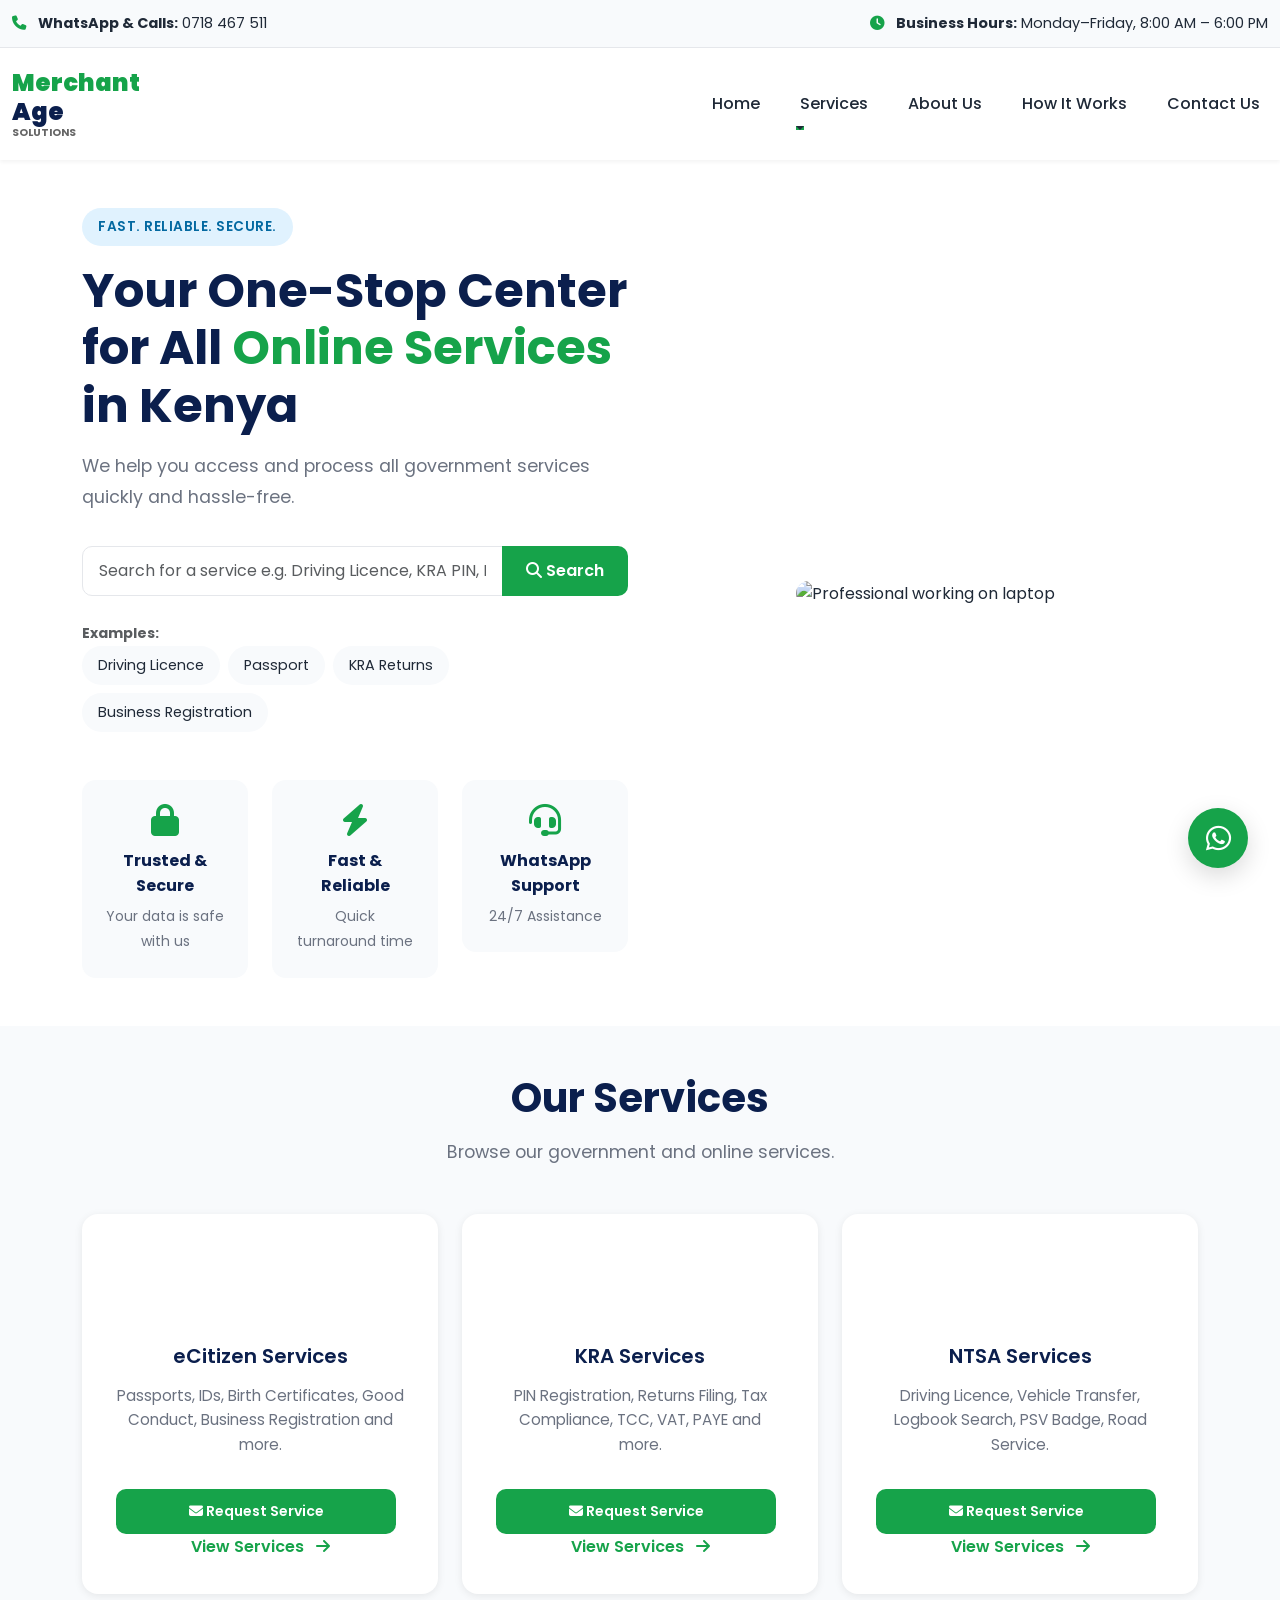
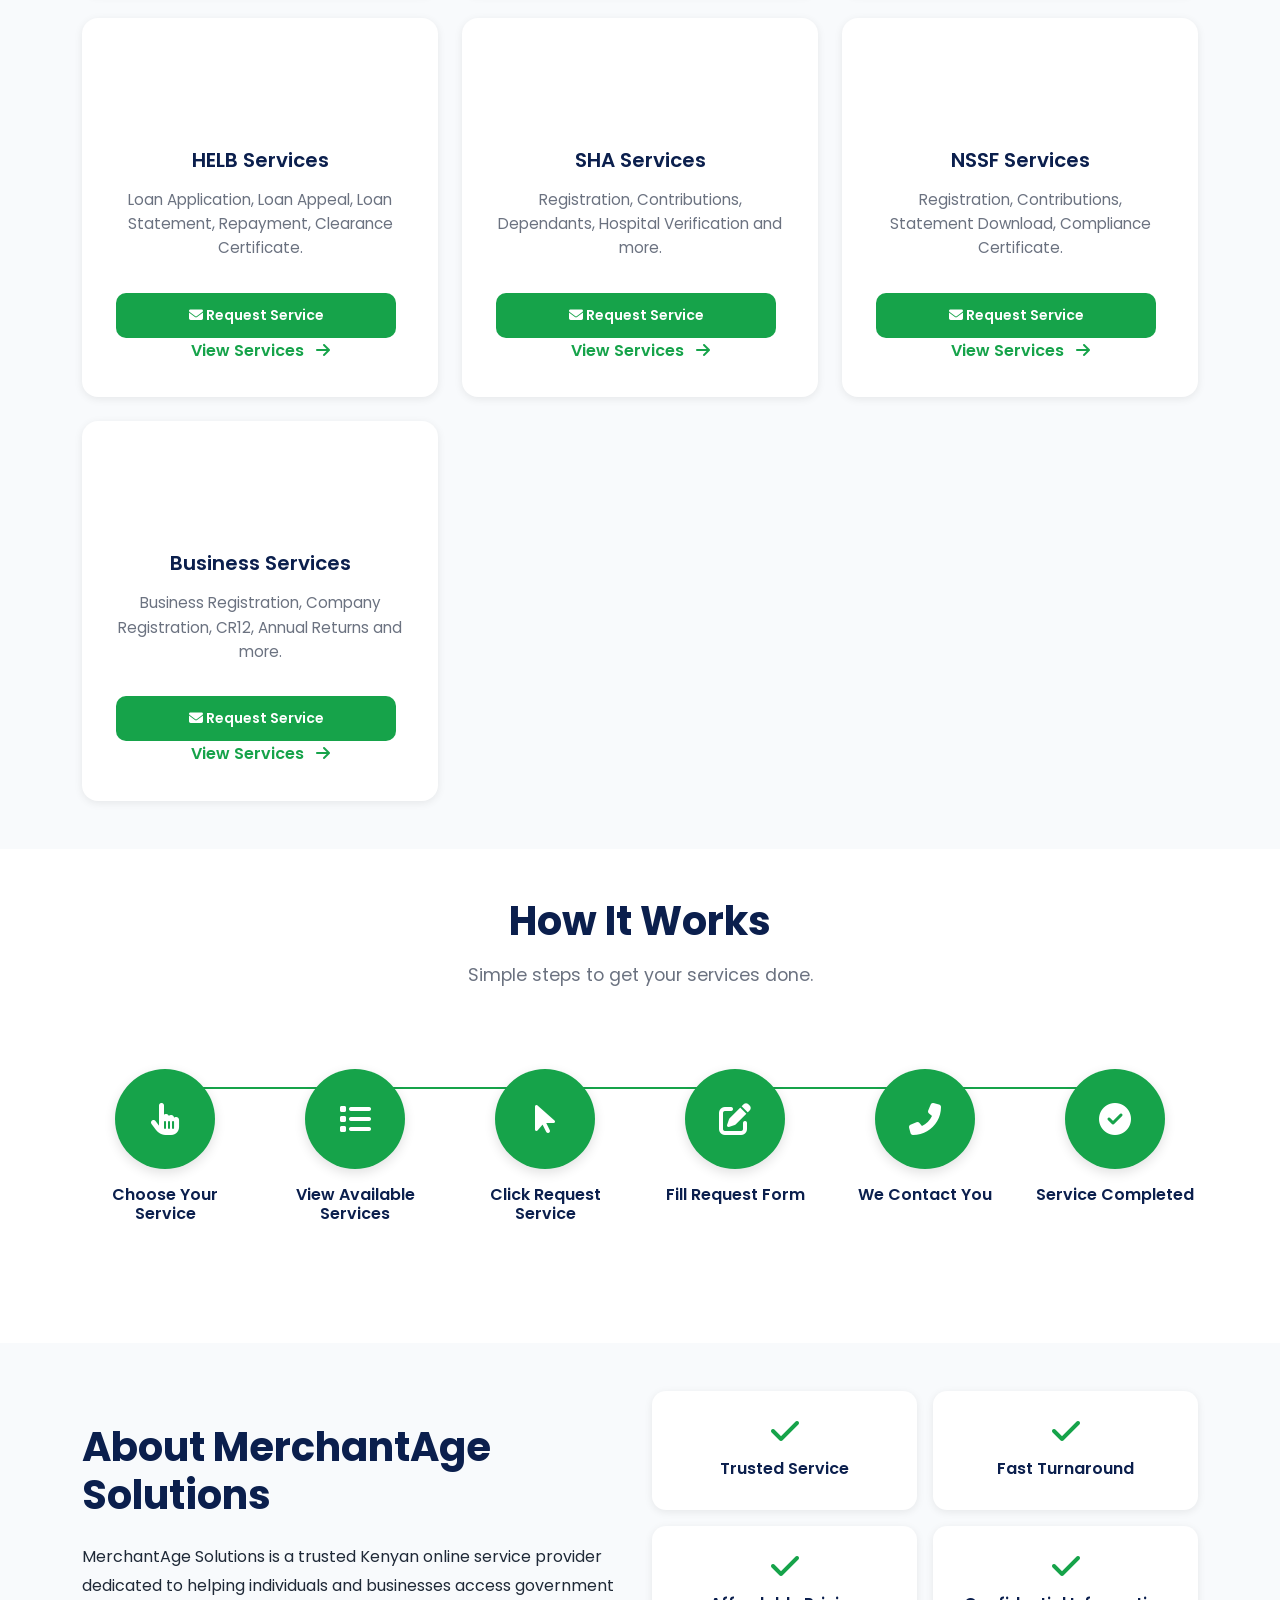
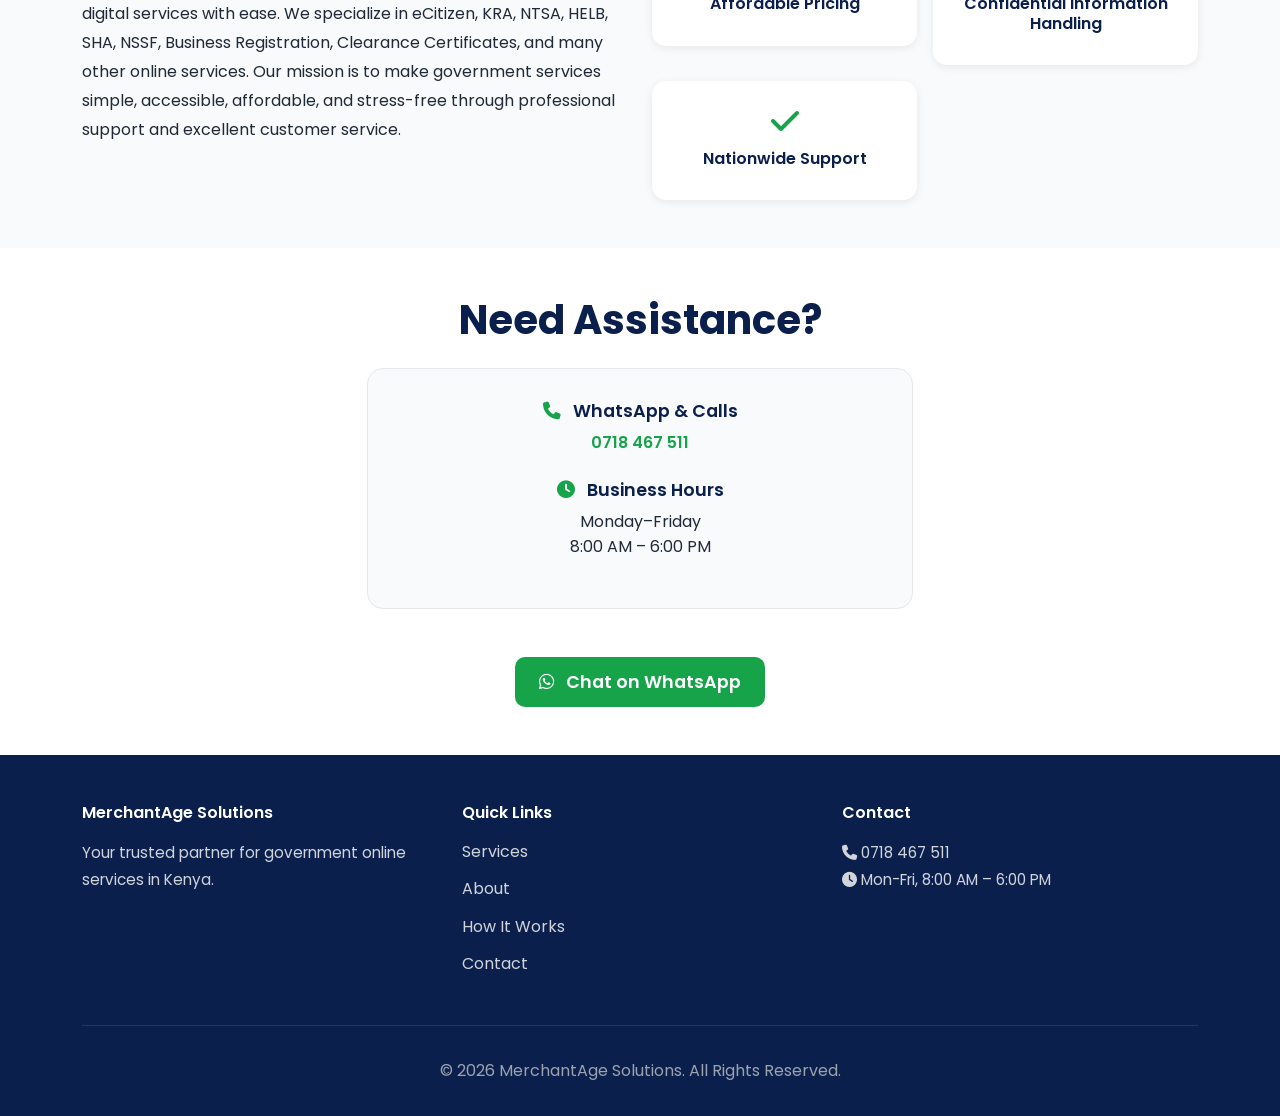
==== index.html @ 4d9fefdf "Add files via upload" ====
<!DOCTYPE html>
<html lang="en">
<head>
    <meta charset="UTF-8">
    <meta name="viewport" content="width=device-width, initial-scale=1.0">
    <title>MerchantAge Solutions - Online Government Services in Kenya</title>
    
    <!-- Bootstrap 5 CSS -->
    <link href="https://cdn.jsdelivr.net/npm/bootstrap@5.3.0/dist/css/bootstrap.min.css" rel="stylesheet">
    
    <!-- Font Awesome Icons -->
    <link rel="stylesheet" href="https://cdnjs.cloudflare.com/ajax/libs/font-awesome/6.4.0/css/all.min.css">
    
    <!-- Google Fonts - Poppins -->
    <link href="https://fonts.googleapis.com/css2?family=Poppins:wght@300;400;500;600;700&display=swap" rel="stylesheet">
    
    <!-- Custom CSS -->
    <link rel="stylesheet" href="assets/css/style.css">
</head>
<body>
    <!-- Header -->
    <header class="header sticky-top">
        <div class="header-top d-none d-md-block">
            <div class="container-fluid">
                <div class="row align-items-center small-text">
                    <div class="col-md-6">
                        <i class="fas fa-phone"></i> <strong>WhatsApp & Calls:</strong> 0718 467 511
                    </div>
                    <div class="col-md-6 text-end">
                        <i class="fas fa-clock"></i> <strong>Business Hours:</strong> Monday–Friday, 8:00 AM – 6:00 PM
                    </div>
                </div>
            </div>
        </div>

        <nav class="navbar navbar-expand-lg navbar-light">
            <div class="container-fluid">
                <a class="navbar-brand" href="index.html">
                    <strong style="color: #16A34A;">Merchant</strong><strong style="color: #0B1F4D;">Age</strong>
                    <small style="display: block; font-size: 0.65rem; color: #666;">SOLUTIONS</small>
                </a>
                <button class="navbar-toggler" type="button" data-bs-toggle="collapse" data-bs-target="#navbarNav">
                    <span class="navbar-toggler-icon"></span>
                </button>
                <div class="collapse navbar-collapse" id="navbarNav">
                    <ul class="navbar-nav ms-auto">
                        <li class="nav-item"><a class="nav-link" href="#home">Home</a></li>
                        <li class="nav-item dropdown">
                            <a class="nav-link dropdown-toggle" href="#services" id="servicesDropdown" role="button" data-bs-toggle="dropdown">
                                Services
                            </a>
                            <ul class="dropdown-menu" aria-labelledby="servicesDropdown">
                                <li><a class="dropdown-item" href="pages/ecitizen.html">eCitizen Services</a></li>
                                <li><a class="dropdown-item" href="pages/kra.html">KRA Services</a></li>
                                <li><a class="dropdown-item" href="pages/ntsa.html">NTSA Services</a></li>
                                <li><a class="dropdown-item" href="pages/helb.html">HELB Services</a></li>
                                <li><a class="dropdown-item" href="pages/sha.html">SHA Services</a></li>
                                <li><a class="dropdown-item" href="pages/nssf.html">NSSF Services</a></li>
                                <li><hr class="dropdown-divider"></li>
                                <li><a class="dropdown-item" href="pages/business.html">Business Services</a></li>
                            </ul>
                        </li>
                        <li class="nav-item"><a class="nav-link" href="#about">About Us</a></li>
                        <li class="nav-item"><a class="nav-link" href="#how-it-works">How It Works</a></li>
                        <li class="nav-item"><a class="nav-link" href="#contact">Contact Us</a></li>
                    </ul>
                </div>
            </div>
        </nav>
    </header>

    <!-- Hero Section -->
    <section id="home" class="hero-section py-5">
        <div class="container">
            <div class="row align-items-center">
                <div class="col-lg-6">
                    <span class="badge-text">FAST. RELIABLE. SECURE.</span>
                    <h1 class="hero-title">Your One-Stop Center for All <span class="text-success">Online Services</span> in Kenya</h1>
                    <p class="hero-subtitle">We help you access and process all government services quickly and hassle-free.</p>
                    
                    <!-- Search Bar -->
                    <div class="search-container mb-4">
                        <div class="input-group">
                            <input type="text" class="form-control search-input" id="serviceSearch" placeholder="Search for a service e.g. Driving Licence, KRA PIN, Passport...">
                            <button class="btn btn-success search-btn" type="button">
                                <i class="fas fa-search"></i> Search
                            </button>
                        </div>
                        <div id="searchResults" class="search-results"></div>
                    </div>

                    <!-- Search Examples -->
                    <div class="search-examples">
                        <small class="text-muted"><strong>Examples:</strong></small>
                        <div class="d-flex flex-wrap gap-2">
                            <span class="example-tag">Driving Licence</span>
                            <span class="example-tag">Passport</span>
                            <span class="example-tag">KRA Returns</span>
                            <span class="example-tag">Business Registration</span>
                        </div>
                    </div>

                    <!-- Trust Badges -->
                    <div class="row trust-badges mt-5">
                        <div class="col-md-4">
                            <div class="badge-item">
                                <i class="fas fa-lock"></i>
                                <strong>Trusted & Secure</strong>
                                <small>Your data is safe with us</small>
                            </div>
                        </div>
                        <div class="col-md-4">
                            <div class="badge-item">
                                <i class="fas fa-bolt"></i>
                                <strong>Fast & Reliable</strong>
                                <small>Quick turnaround time</small>
                            </div>
                        </div>
                        <div class="col-md-4">
                            <div class="badge-item">
                                <i class="fas fa-headset"></i>
                                <strong>WhatsApp Support</strong>
                                <small>24/7 Assistance</small>
                            </div>
                        </div>
                    </div>
                </div>

                <!-- Hero Image -->
                <div class="col-lg-6 d-none d-lg-block text-center">
                    <div class="hero-image">
                        <img src="https://images.unsplash.com/photo-1494790108377-be9c29b29330?w=600&h=600&fit=crop" alt="Professional working on laptop" class="img-fluid rounded-4">
                    </div>
                </div>
            </div>
        </div>
    </section>

    <!-- Our Services Section -->
    <section id="services" class="services-section py-5">
        <div class="container">
            <div class="text-center mb-5">
                <h2 class="section-title">Our Services</h2>
                <p class="section-subtitle">Browse our government and online services.</p>
            </div>

            <div class="row g-4">
                <!-- eCitizen Services -->
                <div class="col-md-6 col-lg-4">
                    <div class="service-card">
                        <div class="service-icon">
                           
                        </div>
                        <h5 class="service-title">eCitizen Services</h5>
                        <p class="service-description">Passports, IDs, Birth Certificates, Good Conduct, Business Registration and more.</p>
                        <a href="pages/ecitizen.html" class="service-link">View Services <i class="fas fa-arrow-right"></i></a>
                    </div>
                </div>

                <!-- KRA Services -->
                <div class="col-md-6 col-lg-4">
                    <div class="service-card">
                        <div class="service-icon">
                            
                        </div>
                        <h5 class="service-title">KRA Services</h5>
                        <p class="service-description">PIN Registration, Returns Filing, Tax Compliance, TCC, VAT, PAYE and more.</p>
                        <a href="pages/kra.html" class="service-link">View Services <i class="fas fa-arrow-right"></i></a>
                    </div>
                </div>

                <!-- NTSA Services -->
                <div class="col-md-6 col-lg-4">
                    <div class="service-card">
                        <div class="service-icon">
                           
                        </div>
                        <h5 class="service-title">NTSA Services</h5>
                        <p class="service-description">Driving Licence, Vehicle Transfer, Logbook Search, PSV Badge, Road Service.</p>
                        <a href="pages/ntsa.html" class="service-link">View Services <i class="fas fa-arrow-right"></i></a>
                    </div>
                </div>

                <!-- HELB Services -->
                <div class="col-md-6 col-lg-4">
                    <div class="service-card">
                        <div class="service-icon">
                            
                        </div>
                        <h5 class="service-title">HELB Services</h5>
                        <p class="service-description">Loan Application, Loan Appeal, Loan Statement, Repayment, Clearance Certificate.</p>
                        <a href="pages/helb.html" class="service-link">View Services <i class="fas fa-arrow-right"></i></a>
                    </div>
                </div>

                <!-- SHA Services -->
                <div class="col-md-6 col-lg-4">
                    <div class="service-card">
                        <div class="service-icon">
                            
                        </div>
                        <h5 class="service-title">SHA Services</h5>
                        <p class="service-description">Registration, Contributions, Dependants, Hospital Verification and more.</p>
                        <a href="pages/sha.html" class="service-link">View Services <i class="fas fa-arrow-right"></i></a>
                    </div>
                </div>

                <!-- NSSF Services -->
                <div class="col-md-6 col-lg-4">
                    <div class="service-card">
                        <div class="service-icon">
                           
                        </div>
                        <h5 class="service-title">NSSF Services</h5>
                        <p class="service-description">Registration, Contributions, Statement Download, Compliance Certificate.</p>
                        <a href="pages/nssf.html" class="service-link">View Services <i class="fas fa-arrow-right"></i></a>
                    </div>
                </div>

                <!-- Business Services -->
                <div class="col-md-6 col-lg-4">
                    <div class="service-card">
                        <div class="service-icon">
                           
                        </div>
                        <h5 class="service-title">Business Services</h5>
                        <p class="service-description">Business Registration, Company Registration, CR12, Annual Returns and more.</p>
                        <a href="pages/business.html" class="service-link">View Services <i class="fas fa-arrow-right"></i></a>
                    </div>
                </div>
            </div>
        </div>
    </section>

    <!-- How It Works Section -->
    <section id="how-it-works" class="how-it-works py-5">
        <div class="container">
            <div class="text-center mb-5">
                <h2 class="section-title">How It Works</h2>
                <p class="section-subtitle">Simple steps to get your services done.</p>
            </div>

            <div class="steps-container">
                <div class="steps-line"></div>
                <div class="row text-center">
                    <div class="col-md-6 col-lg-2 step-item">
                        <div class="step-circle">
                            <i class="fas fa-hand-pointer"></i>
                        </div>
                        <h6 class="step-title">Choose Your Service</h6>
                    </div>
                    <div class="col-md-6 col-lg-2 step-item">
                        <div class="step-circle">
                            <i class="fas fa-list"></i>
                        </div>
                        <h6 class="step-title">View Available Services</h6>
                    </div>
                    <div class="col-md-6 col-lg-2 step-item">
                        <div class="step-circle">
                            <i class="fas fa-mouse-pointer"></i>
                        </div>
                        <h6 class="step-title">Click Request Service</h6>
                    </div>
                    <div class="col-md-6 col-lg-2 step-item">
                        <div class="step-circle">
                            <i class="fas fa-edit"></i>
                        </div>
                        <h6 class="step-title">Fill Request Form</h6>
                    </div>
                    <div class="col-md-6 col-lg-2 step-item">
                        <div class="step-circle">
                            <i class="fas fa-phone-alt"></i>
                        </div>
                        <h6 class="step-title">We Contact You</h6>
                    </div>
                    <div class="col-md-6 col-lg-2 step-item">
                        <div class="step-circle">
                            <i class="fas fa-check-circle"></i>
                        </div>
                        <h6 class="step-title">Service Completed</h6>
                    </div>
                </div>
            </div>
        </div>
    </section>

    <!-- About Us Section -->
    <section id="about" class="about-section py-5">
        <div class="container">
            <div class="row align-items-center">
                <div class="col-lg-6">
                    <h2 class="section-title mb-4">About MerchantAge Solutions</h2>
                    <p class="section-text mb-4">
                        MerchantAge Solutions is a trusted Kenyan online service provider dedicated to helping individuals and businesses access government digital services with ease. We specialize in eCitizen, KRA, NTSA, HELB, SHA, NSSF, Business Registration, Clearance Certificates, and many other online services. Our mission is to make government services simple, accessible, affordable, and stress-free through professional support and excellent customer service.
                    </p>
                </div>
                <div class="col-lg-6">
                    <div class="row g-3">
                        <div class="col-md-6">
                            <div class="feature-card">
                                <i class="fas fa-check"></i>
                                <h6>Trusted Service</h6>
                            </div>
                        </div>
                        <div class="col-md-6">
                            <div class="feature-card">
                                <i class="fas fa-check"></i>
                                <h6>Fast Turnaround</h6>
                            </div>
                        </div>
                        <div class="col-md-6">
                            <div class="feature-card">
                                <i class="fas fa-check"></i>
                                <h6>Affordable Pricing</h6>
                            </div>
                        </div>
                        <div class="col-md-6">
                            <div class="feature-card">
                                <i class="fas fa-check"></i>
                                <h6>Confidential Information Handling</h6>
                            </div>
                        </div>
                        <div class="col-md-6">
                            <div class="feature-card">
                                <i class="fas fa-check"></i>
                                <h6>Nationwide Support</h6>
                            </div>
                        </div>
                    </div>
                </div>
            </div>
        </div>
    </section>

    <!-- Contact Section -->
    <section id="contact" class="contact-section py-5">
        <div class="container text-center">
            <h2 class="section-title mb-4">Need Assistance?</h2>
            
            <div class="row justify-content-center mb-5">
                <div class="col-lg-6">
                    <div class="contact-info-box">
                        <div class="contact-item mb-4">
                            <h5 class="contact-label">
                                <i class="fas fa-phone"></i> WhatsApp & Calls
                            </h5>
                            <p class="contact-value"><a href="tel:0718467511">0718 467 511</a></p>
                        </div>
                        <div class="contact-item">
                            <h5 class="contact-label">
                                <i class="fas fa-clock"></i> Business Hours
                            </h5>
                            <p class="contact-value">Monday–Friday<br>8:00 AM – 6:00 PM</p>
                        </div>
                    </div>
                </div>
            </div>

            <a href="https://wa.me/254718467511" target="_blank" class="btn btn-success btn-lg btn-whatsapp">
                <i class="fab fa-whatsapp"></i> Chat on WhatsApp
            </a>
        </div>
    </section>

    <!-- Request Service Modal -->
    <div class="modal fade" id="requestServiceModal" tabindex="-1">
        <div class="modal-dialog modal-dialog-centered">
            <div class="modal-content">
                <div class="modal-header">
                    <h5 class="modal-title">Request Service</h5>
                    <button type="button" class="btn-close" data-bs-dismiss="modal"></button>
                </div>
                <div class="modal-body">
                    <form id="requestServiceForm">
                        <input type="hidden" id="selectedService" value="">
                        
                        <div class="mb-3">
                            <label class="form-label">Selected Service</label>
                            <input type="text" class="form-control" id="selectedServiceDisplay" disabled>
                        </div>

                        <div class="mb-3">
                            <label for="fullName" class="form-label">Full Name</label>
                            <input type="text" class="form-control" id="fullName" required>
                        </div>

                        <div class="mb-3">
                            <label for="phone" class="form-label">Phone Number</label>
                            <input type="tel" class="form-control" id="phone" required>
                        </div>

                        <div class="mb-3">
                            <label for="county" class="form-label">County</label>
                            <select class="form-select" id="county" required>
                                <option value="">Select County...</option>
                                <option value="Nairobi">Nairobi</option>
                                <option value="Mombasa">Mombasa</option>
                                <option value="Kisumu">Kisumu</option>
                                <option value="Nakuru">Nakuru</option>
                                <option value="Kiambu">Kiambu</option>
                                <option value="Kajiado">Kajiado</option>
                                <option value="Other">Other Counties</option>
                            </select>
                        </div>

                        <div class="mb-3">
                            <label for="contactMethod" class="form-label">Preferred Contact Method</label>
                            <select class="form-select" id="contactMethod" required>
                                <option value="">Select Method...</option>
                                <option value="WhatsApp">WhatsApp</option>
                                <option value="Phone Call">Phone Call</option>
                            </select>
                        </div>

                        <div class="mb-3">
                            <label for="description" class="form-label">Description (Optional)</label>
                            <textarea class="form-control" id="description" rows="3" placeholder="Any additional information..."></textarea>
                        </div>

                        <div class="mb-3">
                            <label for="documents" class="form-label">Upload Documents (Optional)</label>
                            <input type="file" class="form-control" id="documents" multiple>
                            <small class="text-muted">Max 5MB per file</small>
                        </div>

                        <button type="submit" class="btn btn-success w-100">Submit Request</button>
                    </form>
                </div>
            </div>
        </div>
    </div>

    <!-- Success Modal -->
    <div class="modal fade" id="successModal" tabindex="-1">
        <div class="modal-dialog modal-dialog-centered">
            <div class="modal-content text-center">
                <div class="modal-body p-5">
                    <div class="success-icon mb-4">
                        <i class="fas fa-check-circle"></i>
                    </div>
                    <h4 class="mb-3">Thank you!</h4>
                    <p class="mb-2">Your request has been received successfully.</p>
                    <p class="text-muted">We will contact you shortly via WhatsApp.</p>
                </div>
                <div class="modal-footer justify-content-center border-0">
                    <button type="button" class="btn btn-success" data-bs-dismiss="modal">Close</button>
                </div>
            </div>
        </div>
    </div>

    <!-- Floating WhatsApp Button -->
    <a href="https://wa.me/254718467511" target="_blank" class="floating-whatsapp" id="floatingWhatsApp" title="Chat with us on WhatsApp">
        <i class="fab fa-whatsapp"></i>
    </a>

    <!-- Footer -->
    <footer class="footer">
        <div class="container">
            <div class="row mb-4">
                <div class="col-md-4 mb-4 mb-md-0">
                    <h6 class="footer-title">MerchantAge Solutions</h6>
                    <p class="footer-text">Your trusted partner for government online services in Kenya.</p>
                </div>
                <div class="col-md-4 mb-4 mb-md-0">
                    <h6 class="footer-title">Quick Links</h6>
                    <ul class="footer-links">
                        <li><a href="#services">Services</a></li>
                        <li><a href="#about">About</a></li>
                        <li><a href="#how-it-works">How It Works</a></li>
                        <li><a href="#contact">Contact</a></li>
                    </ul>
                </div>
                <div class="col-md-4">
                    <h6 class="footer-title">Contact</h6>
                    <p class="footer-text">
                        <i class="fas fa-phone"></i> 0718 467 511<br>
                        <i class="fas fa-clock"></i> Mon-Fri, 8:00 AM – 6:00 PM
                    </p>
                </div>
            </div>
            <div class="footer-bottom text-center">
                <p>&copy; 2026 MerchantAge Solutions. All Rights Reserved.</p>
            </div>
        </div>
    </footer>

    <!-- Bootstrap 5 JS -->
    <script src="https://cdn.jsdelivr.net/npm/bootstrap@5.3.0/dist/js/bootstrap.bundle.min.js"></script>
    
    <!-- Custom JS -->
    <script src="assets/js/main.js"></script>
</body>
</html>
---- assets/css/style.css ----
/* ============================================
   GLOBAL STYLES & VARIABLES
   ============================================ */

:root {
    --navy-blue: #0B1F4D;
    --emerald-green: #16A34A;
    --light-gray: #F8FAFC;
    --text-dark: #1F2937;
    --text-muted: #6B7280;
    --border-color: #E5E7EB;
    --shadow-sm: 0 2px 8px rgba(0, 0, 0, 0.08);
    --shadow-md: 0 4px 12px rgba(0, 0, 0, 0.12);
    --shadow-lg: 0 8px 24px rgba(0, 0, 0, 0.15);
}

* {
    margin: 0;
    padding: 0;
    box-sizing: border-box;
}

html {
    scroll-behavior: smooth;
}

body {
    font-family: 'Poppins', sans-serif;
    color: var(--text-dark);
    background-color: #FFFFFF;
    line-height: 1.6;
}

/* ============================================
   TYPOGRAPHY
   ============================================ */

h1, h2, h3, h4, h5, h6 {
    font-weight: 600;
    color: var(--navy-blue);
}

.section-title {
    font-size: 2.5rem;
    font-weight: 700;
    margin-bottom: 1rem;
}

.section-subtitle {
    font-size: 1.1rem;
    color: var(--text-muted);
    margin-bottom: 2rem;
}

.section-text {
    font-size: 1rem;
    color: var(--text-dark);
    line-height: 1.8;
}

/* ============================================
   HEADER & NAVIGATION
   ============================================ */

.header {
    background-color: #FFFFFF;
    box-shadow: 0 2px 4px rgba(0, 0, 0, 0.05);
    z-index: 1000;
}

.header-top {
    background-color: var(--light-gray);
    padding: 0.75rem 0;
    border-bottom: 1px solid var(--border-color);
    font-size: 0.9rem;
    color: var(--text-dark);
}

.header-top i {
    color: var(--emerald-green);
    margin-right: 0.5rem;
}

.navbar {
    padding: 1rem 0;
}

.navbar-brand {
    font-size: 1.5rem;
    font-weight: 700;
    display: flex;
    flex-direction: column;
    line-height: 1.2;
}

.nav-link {
    color: var(--text-dark) !important;
    font-weight: 500;
    margin-left: 1.5rem;
    position: relative;
    transition: color 0.3s ease;
}

.nav-link:hover {
    color: var(--emerald-green) !important;
}

.nav-link::after {
    content: '';
    position: absolute;
    bottom: -5px;
    left: 0;
    width: 0;
    height: 2px;
    background-color: var(--emerald-green);
    transition: width 0.3s ease;
}

.nav-link:hover::after {
    width: 100%;
}

.dropdown-menu {
    border: 1px solid var(--border-color);
    box-shadow: var(--shadow-md);
    border-radius: 12px;
    padding: 0.75rem 0;
}

.dropdown-item {
    padding: 0.75rem 1.5rem;
    color: var(--text-dark);
    transition: all 0.3s ease;
}

.dropdown-item:hover {
    background-color: var(--light-gray);
    color: var(--emerald-green);
}

/* ============================================
   HERO SECTION
   ============================================ */

.hero-section {
    background-color: #FFFFFF;
    padding: 60px 0;
}

.badge-text {
    display: inline-block;
    background-color: #E0F2FE;
    color: #0369A1;
    padding: 0.5rem 1rem;
    border-radius: 50px;
    font-size: 0.85rem;
    font-weight: 600;
    letter-spacing: 0.5px;
    margin-bottom: 1rem;
}

.hero-title {
    font-size: 3rem;
    font-weight: 700;
    line-height: 1.2;
    margin-bottom: 1rem;
    color: var(--navy-blue);
}

.hero-title .text-success {
    color: var(--emerald-green);
}

.hero-subtitle {
    font-size: 1.1rem;
    color: var(--text-muted);
    margin-bottom: 2rem;
    line-height: 1.8;
}

/* Search Bar */
.search-container {
    margin: 2rem 0;
}

.search-input {
    padding: 1rem;
    border: 1px solid var(--border-color);
    border-radius: 12px 0 0 12px;
    font-size: 1rem;
    transition: border-color 0.3s ease;
}

.search-input:focus {
    border-color: var(--emerald-green);
    box-shadow: 0 0 0 3px rgba(22, 163, 74, 0.1);
}

.search-btn {
    padding: 1rem 2rem;
    border-radius: 0 12px 12px 0;
    background-color: var(--emerald-green);
    border: none;
    font-weight: 600;
    transition: all 0.3s ease;
}

.search-btn:hover {
    background-color: #15803D;
    transform: translateY(-2px);
    box-shadow: var(--shadow-md);
}

/* Search Results */
.search-results {
    position: absolute;
    top: 100%;
    left: 0;
    right: 0;
    background-color: #FFFFFF;
    border: 1px solid var(--border-color);
    border-radius: 0 0 12px 12px;
    max-height: 300px;
    overflow-y: auto;
    display: none;
    z-index: 100;
    box-shadow: var(--shadow-md);
}

.search-results.active {
    display: block;
}

.search-result-item {
    padding: 0.75rem 1rem;
    border-bottom: 1px solid var(--border-color);
    cursor: pointer;
    transition: all 0.3s ease;
}

.search-result-item:hover {
    background-color: var(--light-gray);
    color: var(--emerald-green);
}

.search-result-item:last-child {
    border-bottom: none;
}

/* Search Examples */
.search-examples {
    margin-top: 1.5rem;
}

.example-tag {
    display: inline-block;
    background-color: var(--light-gray);
    padding: 0.5rem 1rem;
    border-radius: 20px;
    font-size: 0.9rem;
    cursor: pointer;
    transition: all 0.3s ease;
}

.example-tag:hover {
    background-color: #E0E7FF;
    color: var(--emerald-green);
}

/* Trust Badges */
.trust-badges {
    margin-top: 3rem;
}

.badge-item {
    text-align: center;
    padding: 1.5rem;
    background-color: var(--light-gray);
    border-radius: 14px;
    transition: all 0.3s ease;
}

.badge-item:hover {
    transform: translateY(-5px);
    box-shadow: var(--shadow-md);
}

.badge-item i {
    font-size: 2rem;
    color: var(--emerald-green);
    margin-bottom: 0.75rem;
    display: block;
}

.badge-item strong {
    display: block;
    color: var(--navy-blue);
    margin-bottom: 0.25rem;
}

.badge-item small {
    color: var(--text-muted);
}

/* Hero Image */
.hero-image {
    animation: floatImage 3s ease-in-out infinite;
}

@keyframes floatImage {
    0%, 100% {
        transform: translateY(0px);
    }
    50% {
        transform: translateY(-20px);
    }
}

/* ============================================
   SERVICES SECTION
   ============================================ */

.services-section {
    background-color: var(--light-gray);
    padding: 80px 0;
}

.service-card {
    background-color: #FFFFFF;
    border-radius: 16px;
    padding: 2rem;
    text-align: center;
    transition: all 0.3s cubic-bezier(0.4, 0, 0.2, 1);
    border: 2px solid transparent;
    box-shadow: var(--shadow-sm);
    cursor: pointer;
    height: 100%;
    display: flex;
    flex-direction: column;
}

.service-card:hover {
    transform: translateY(-8px);
    box-shadow: var(--shadow-lg);
    border-color: var(--emerald-green);
}

.service-icon {
    font-size: 3rem;
    color: var(--emerald-green);
    margin-bottom: 1rem;
    transition: all 0.3s ease;
    display: flex;
    align-items: center;
    justify-content: center;
    min-height: 80px;
}

.service-logo {
    max-width: 80px;
    max-height: 80px;
    width: 100%;
    height: auto;
    object-fit: contain;
}

.service-card:hover .service-icon {
    transform: scale(1.1);
}

.service-title {
    color: var(--navy-blue);
    margin-bottom: 1rem;
    font-weight: 600;
    font-size: 1.25rem;
}

.service-description {
    color: var(--text-muted);
    font-size: 0.95rem;
    line-height: 1.6;
    margin-bottom: 1.5rem;
    flex-grow: 1;
}

.service-link {
    color: var(--emerald-green);
    text-decoration: none;
    font-weight: 600;
    transition: all 0.3s ease;
    display: inline-block;
}

.service-link:hover {
    color: #15803D;
    transform: translateX(5px);
}

.service-link i {
    margin-left: 0.5rem;
}

/* ============================================
   HOW IT WORKS SECTION
   ============================================ */

.how-it-works {
    background-color: #FFFFFF;
    padding: 80px 0;
    position: relative;
}

.steps-container {
    position: relative;
    padding: 2rem 0;
}

.steps-line {
    position: absolute;
    top: 50px;
    left: 5%;
    right: 5%;
    height: 2px;
    background: linear-gradient(to right, var(--emerald-green) 0%, var(--emerald-green) 100%);
    z-index: 1;
}

.step-item {
    margin-bottom: 2rem;
    animation: fadeInUp 0.6s ease-out;
}

@keyframes fadeInUp {
    from {
        opacity: 0;
        transform: translateY(20px);
    }
    to {
        opacity: 1;
        transform: translateY(0);
    }
}

.step-circle {
    width: 100px;
    height: 100px;
    background-color: var(--emerald-green);
    border-radius: 50%;
    display: flex;
    align-items: center;
    justify-content: center;
    font-size: 2rem;
    color: #FFFFFF;
    margin: 0 auto 1rem;
    position: relative;
    z-index: 2;
    box-shadow: var(--shadow-md);
    transition: all 0.3s ease;
}

.step-item:hover .step-circle {
    transform: scale(1.1);
    background-color: #15803D;
    box-shadow: var(--shadow-lg);
}

.step-title {
    color: var(--navy-blue);
    font-weight: 600;
    margin-top: 1rem;
}

/* ============================================
   ABOUT SECTION
   ============================================ */

.about-section {
    background-color: var(--light-gray);
    padding: 80px 0;
}

.feature-card {
    background-color: #FFFFFF;
    padding: 1.5rem;
    border-radius: 14px;
    text-align: center;
    transition: all 0.3s ease;
    box-shadow: var(--shadow-sm);
}

.feature-card:hover {
    transform: translateY(-5px);
    box-shadow: var(--shadow-md);
    border: 1px solid var(--emerald-green);
}

.feature-card i {
    font-size: 2rem;
    color: var(--emerald-green);
    margin-bottom: 0.75rem;
    display: block;
}

.feature-card h6 {
    color: var(--navy-blue);
    font-weight: 600;
    font-size: 1rem;
}

/* ============================================
   CONTACT SECTION
   ============================================ */

.contact-section {
    background-color: #FFFFFF;
    padding: 80px 0;
}

.contact-info-box {
    background-color: var(--light-gray);
    padding: 2rem;
    border-radius: 16px;
    border: 1px solid var(--border-color);
}

.contact-item {
    text-align: center;
}

.contact-label {
    color: var(--navy-blue);
    font-weight: 600;
    font-size: 1.1rem;
    margin-bottom: 0.5rem;
}

.contact-label i {
    color: var(--emerald-green);
    margin-right: 0.5rem;
}

.contact-value {
    color: var(--text-dark);
    font-size: 1rem;
}

.contact-value a {
    color: var(--emerald-green);
    text-decoration: none;
    font-weight: 600;
    transition: color 0.3s ease;
}

.contact-value a:hover {
    color: #15803D;
}

.btn-whatsapp {
    padding: 1rem 2.5rem;
    font-size: 1.1rem;
    font-weight: 600;
    border-radius: 12px;
    transition: all 0.3s ease;
}

.btn-whatsapp:hover {
    transform: translateY(-3px);
    box-shadow: var(--shadow-lg);
    background-color: #15803D;
}

.btn-whatsapp i {
    margin-right: 0.5rem;
}

/* ============================================
   MODALS
   ============================================ */

.modal-content {
    border: none;
    border-radius: 16px;
    box-shadow: var(--shadow-lg);
}

.modal-header {
    border-bottom: 1px solid var(--border-color);
    padding: 1.5rem;
}

.modal-title {
    color: var(--navy-blue);
    font-weight: 600;
}

.modal-body {
    padding: 2rem;
}

.form-label {
    color: var(--navy-blue);
    font-weight: 600;
    margin-bottom: 0.5rem;
}

.form-control,
.form-select {
    border: 1px solid var(--border-color);
    border-radius: 10px;
    padding: 0.75rem 1rem;
    font-size: 1rem;
    transition: all 0.3s ease;
}

.form-control:focus,
.form-select:focus {
    border-color: var(--emerald-green);
    box-shadow: 0 0 0 3px rgba(22, 163, 74, 0.1);
}

.btn-success {
    background-color: var(--emerald-green);
    border: none;
    font-weight: 600;
    border-radius: 10px;
    padding: 0.75rem 1.5rem;
    transition: all 0.3s ease;
}

.btn-success:hover {
    background-color: #15803D;
    transform: translateY(-2px);
}

/* Success Modal */
.success-icon {
    font-size: 4rem;
    color: var(--emerald-green);
    animation: successPulse 0.6s ease-out;
}

@keyframes successPulse {
    0% {
        transform: scale(0);
        opacity: 0;
    }
    50% {
        transform: scale(1.1);
    }
    100% {
        transform: scale(1);
        opacity: 1;
    }
}

/* ============================================
   FLOATING WHATSAPP BUTTON
   ============================================ */

.floating-whatsapp {
    position: fixed;
    bottom: 2rem;
    right: 2rem;
    width: 60px;
    height: 60px;
    background-color: var(--emerald-green);
    border-radius: 50%;
    display: flex;
    align-items: center;
    justify-content: center;
    font-size: 1.8rem;
    color: #FFFFFF;
    text-decoration: none;
    box-shadow: var(--shadow-lg);
    transition: all 0.3s ease;
    z-index: 999;
    animation: bounce 2s infinite;
}

.floating-whatsapp:hover {
    transform: scale(1.1);
    box-shadow: 0 8px 30px rgba(22, 163, 74, 0.4);
    animation: none;
}

@keyframes bounce {
    0%, 100% {
        transform: translateY(0);
    }
    50% {
        transform: translateY(-10px);
    }
}

/* ============================================
   FOOTER
   ============================================ */

.footer {
    background-color: var(--navy-blue);
    color: #FFFFFF;
    padding: 3rem 0 1rem;
}

.footer-title {
    color: #FFFFFF;
    font-weight: 600;
    margin-bottom: 1rem;
}

.footer-text {
    color: #D1D5DB;
    font-size: 0.95rem;
    line-height: 1.8;
}

.footer-links {
    list-style: none;
    padding: 0;
}

.footer-links li {
    margin-bottom: 0.75rem;
}

.footer-links a {
    color: #D1D5DB;
    text-decoration: none;
    transition: color 0.3s ease;
}

.footer-links a:hover {
    color: var(--emerald-green);
}

.footer-bottom {
    border-top: 1px solid rgba(255, 255, 255, 0.1);
    padding-top: 2rem;
    margin-top: 2rem;
    color: #9CA3AF;
}

/* ============================================
   RESPONSIVE DESIGN
   ============================================ */

@media (max-width: 768px) {
    .hero-title {
        font-size: 2rem;
    }

    .section-title {
        font-size: 2rem;
    }

    .nav-link {
        margin-left: 0;
        padding: 0.5rem 0;
    }

    .steps-line {
        top: auto;
        left: 30px;
        right: auto;
        width: 2px;
        height: 100%;
    }

    .step-circle {
        width: 80px;
        height: 80px;
        font-size: 1.5rem;
    }

    .search-input {
        border-radius: 12px;
        margin-bottom: 0.5rem;
    }

    .search-btn {
        border-radius: 12px;
        width: 100%;
        margin-top: 0.5rem;
    }

    .contact-info-box {
        padding: 1.5rem;
    }

    .floating-whatsapp {
        bottom: 1rem;
        right: 1rem;
        width: 50px;
        height: 50px;
        font-size: 1.5rem;
    }

    .header-top {
        font-size: 0.8rem;
    }

    .navbar {
        padding: 0.75rem 0;
    }
}

@media (max-width: 576px) {
    .hero-title {
        font-size: 1.75rem;
    }

    .hero-subtitle {
        font-size: 1rem;
    }

    .section-title {
        font-size: 1.75rem;
    }

    .badge-item {
        padding: 1rem;
    }

    .badge-item i {
        font-size: 1.5rem;
    }

    .service-card {
        padding: 1.5rem;
    }

    .step-circle {
        width: 70px;
        height: 70px;
        font-size: 1.25rem;
    }

    .step-title {
        font-size: 0.9rem;
    }

    .feature-card {
        padding: 1rem;
    }

    .feature-card i {
        font-size: 1.5rem;
    }

    .feature-card h6 {
        font-size: 0.9rem;
    }

    .footer {
        padding: 2rem 0 1rem;
    }

    .floating-whatsapp {
        bottom: 1rem;
        right: 1rem;
        width: 45px;
        height: 45px;
        font-size: 1.3rem;
    }
}

/* ============================================
   UTILITY CLASSES
   ============================================ */

.text-success {
    color: var(--emerald-green) !important;
}

.btn-success {
    background-color: var(--emerald-green);
    border-color: var(--emerald-green);
}

.btn-success:hover {
    background-color: #15803D;
    border-color: #15803D;
}

.small-text {
    font-size: 0.9rem;
}

/* ============================================
   ANIMATIONS
   ============================================ */

.fade-in {
    animation: fadeIn 0.6s ease-in;
}

@keyframes fadeIn {
    from {
        opacity: 0;
    }
    to {
        opacity: 1;
    }
}

.slide-in {
    animation: slideIn 0.6s ease-out;
}

@keyframes slideIn {
    from {
        opacity: 0;
        transform: translateX(-20px);
    }
    to {
        opacity: 1;
        transform: translateX(0);
    }
}
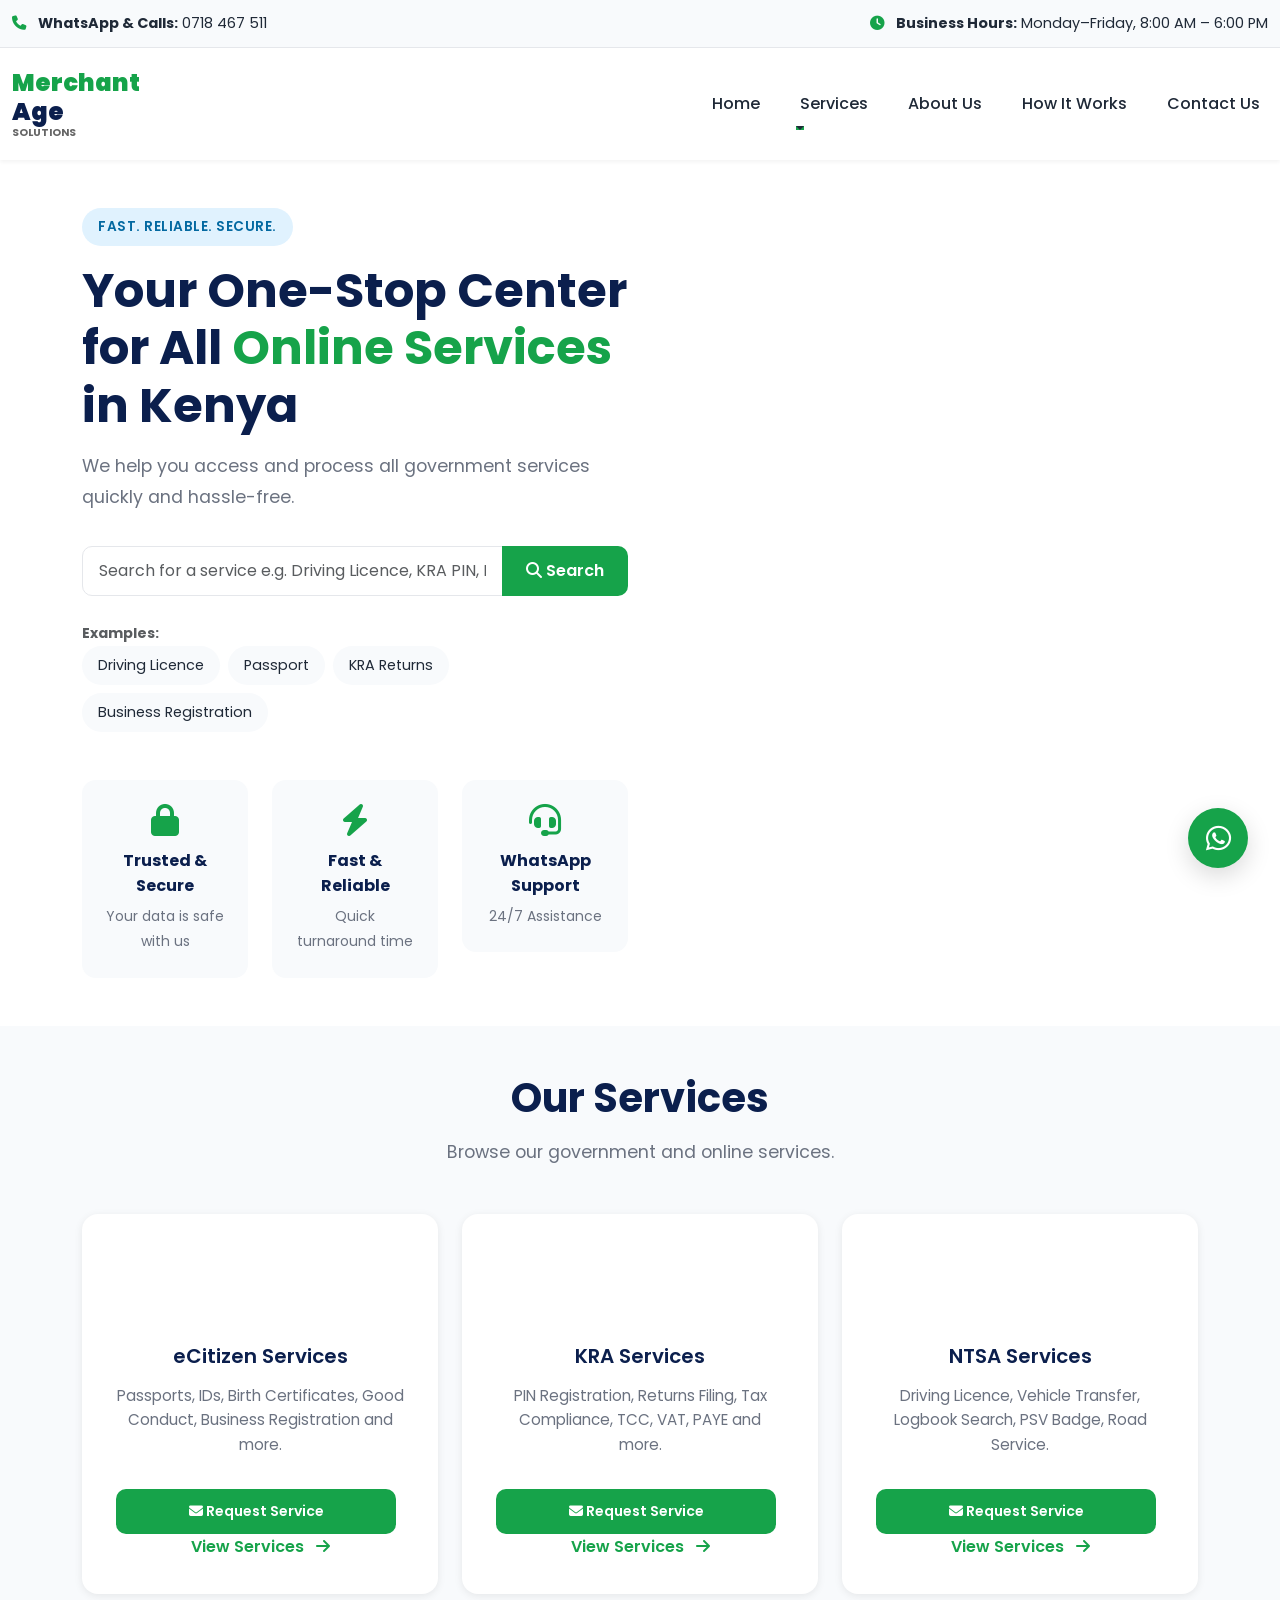
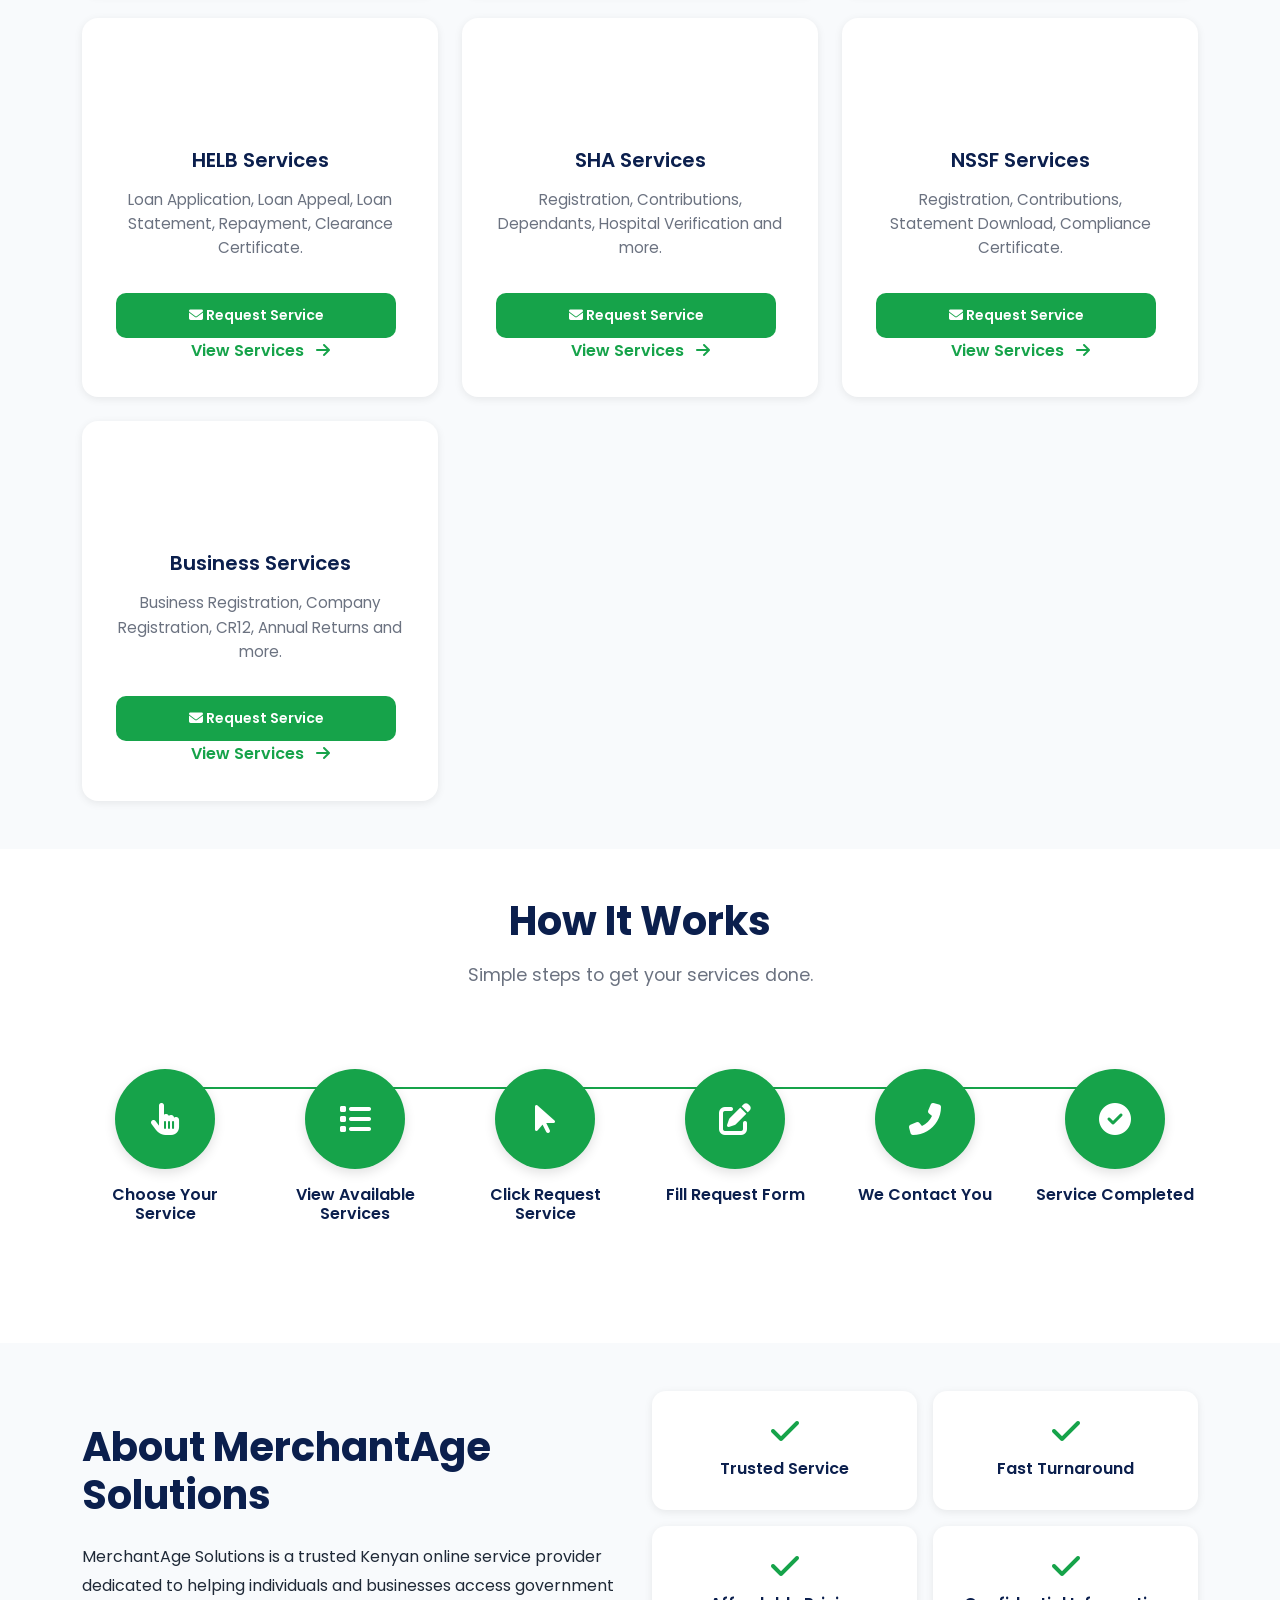
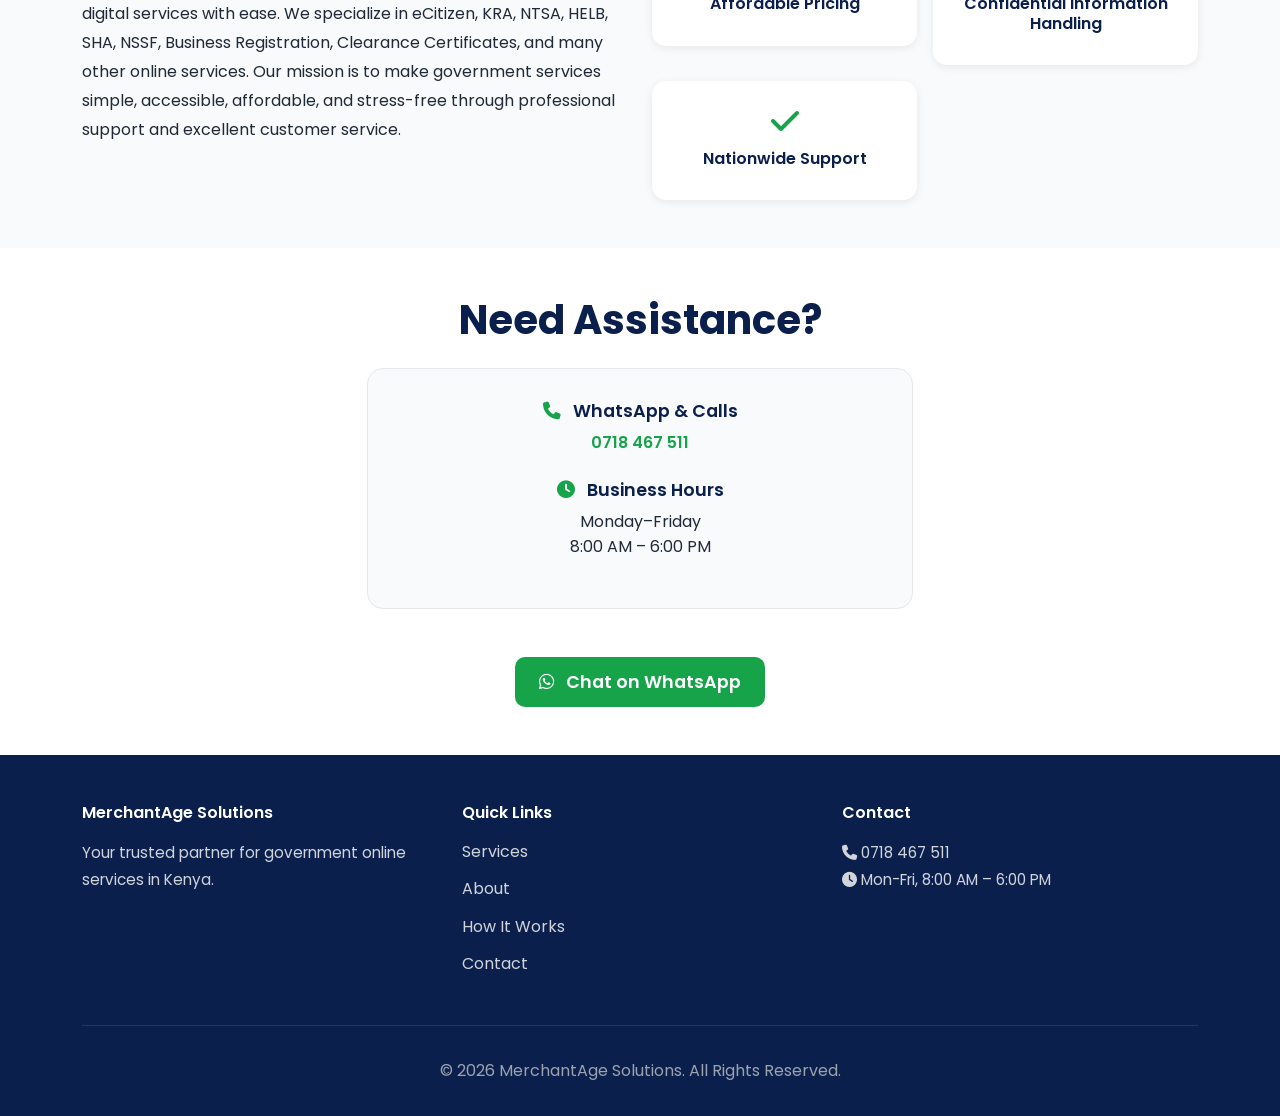
==== commit ffab162b: "Add files via upload" ====
--- a/index.html
+++ b/index.html
@@ -129,7 +129,7 @@
                 <!-- Hero Image -->
                 <div class="col-lg-6 d-none d-lg-block text-center">
                     <div class="hero-image">
-                        <img src="https://images.unsplash.com/photo-1494790108377-be9c29b29330?w=600&h=600&fit=crop" alt="Professional working on laptop" class="img-fluid rounded-4">
+                        
                     </div>
                 </div>
             </div>
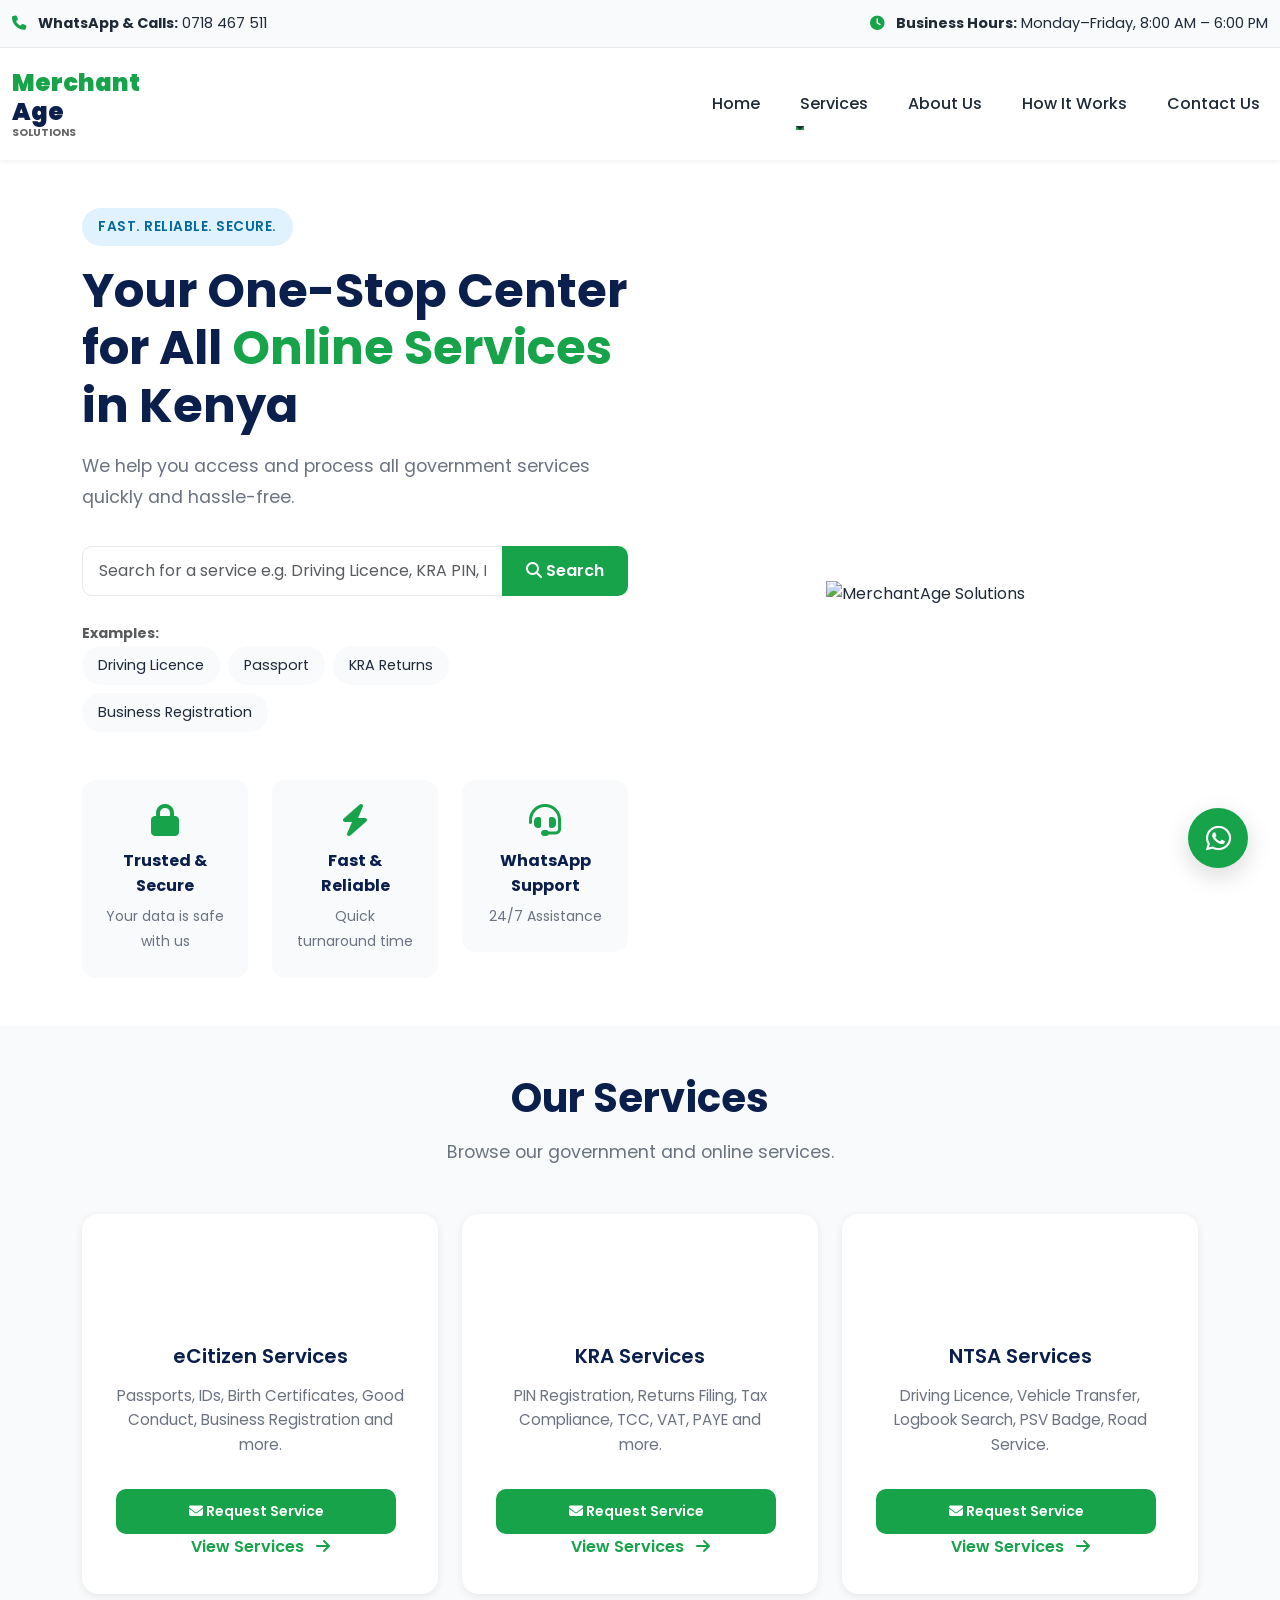
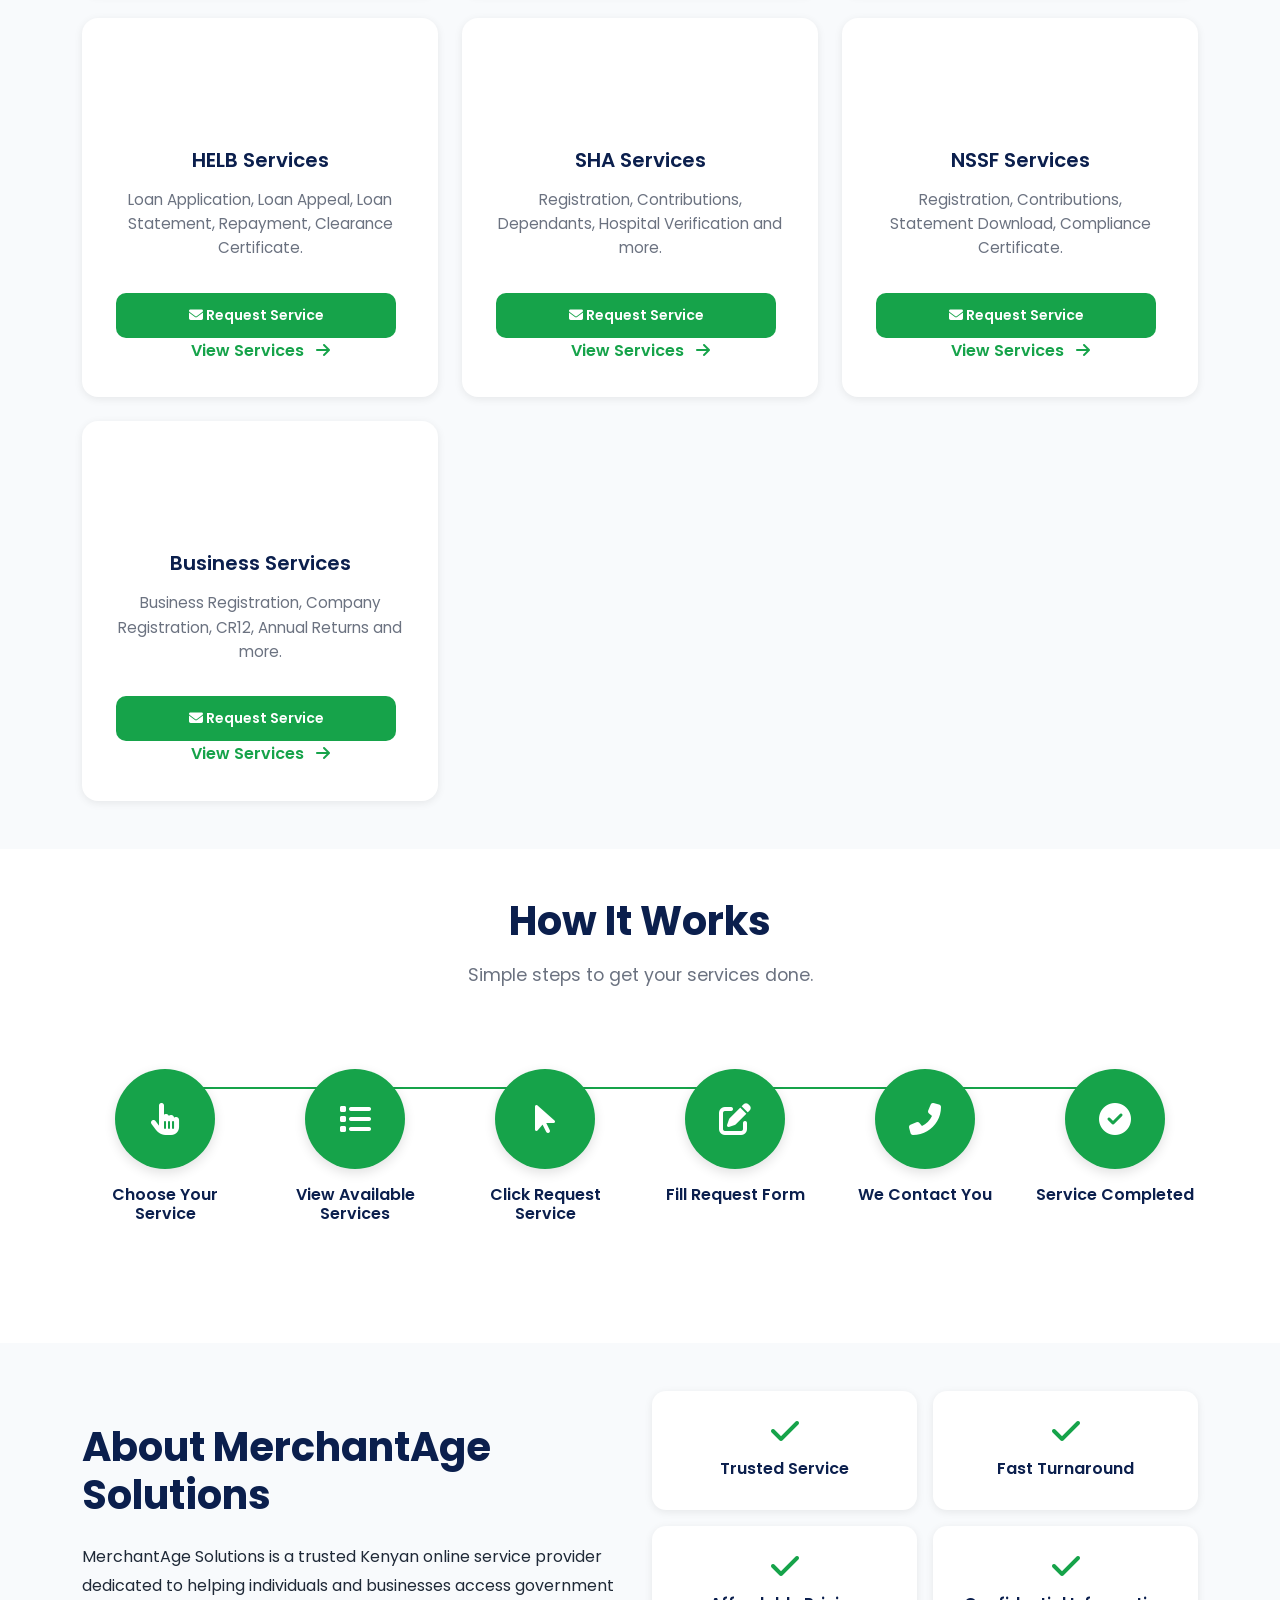
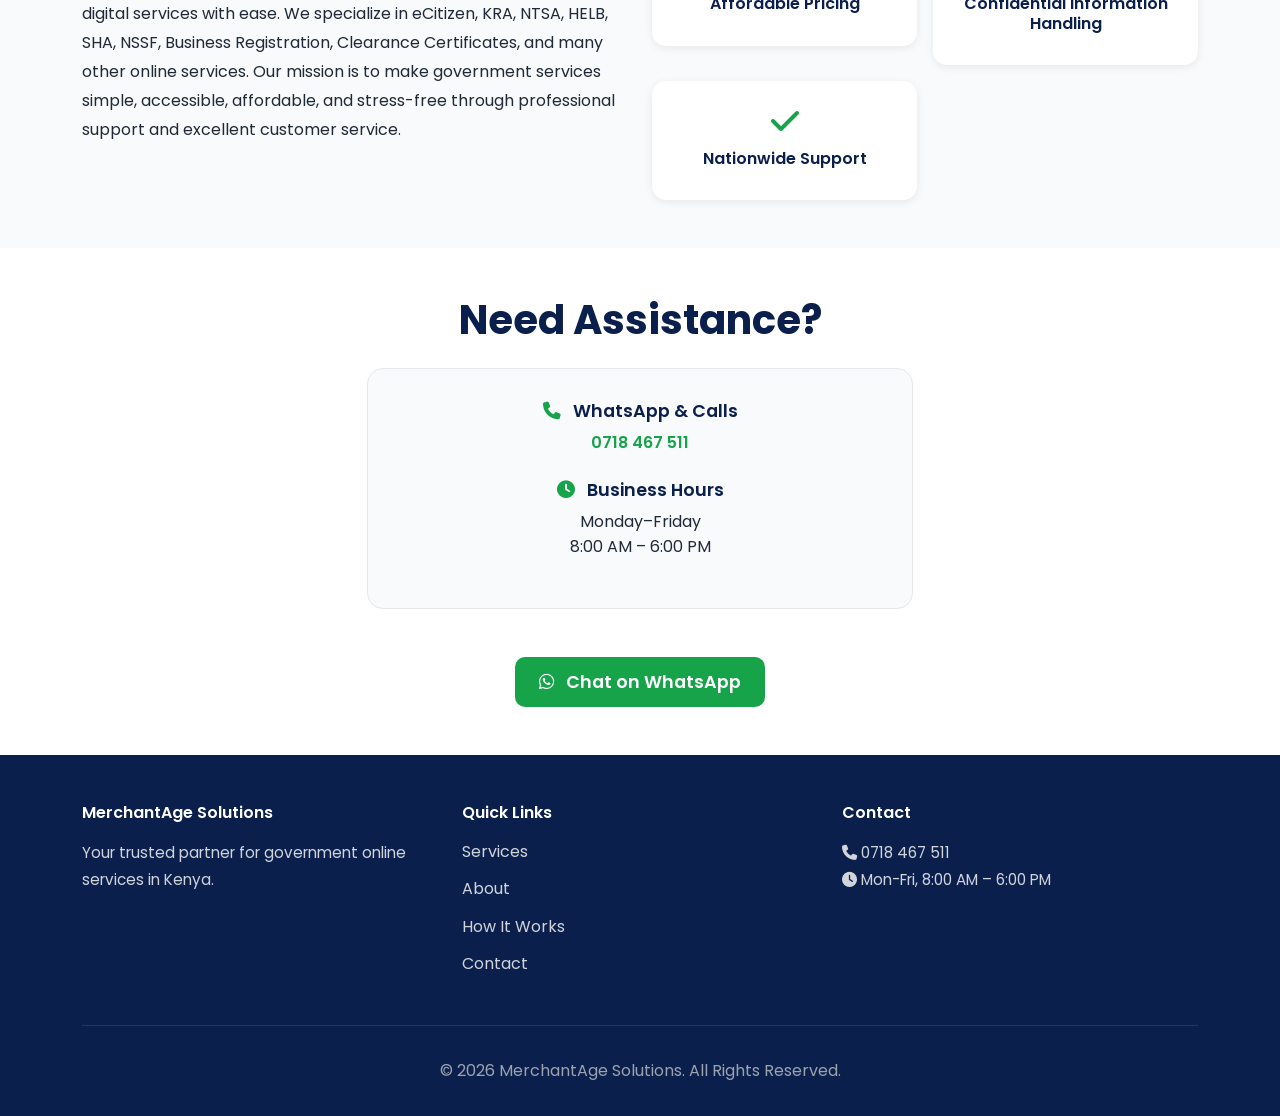
==== commit c8a55655: "Add files via upload" ====
--- a/index.html
+++ b/index.html
@@ -129,7 +129,7 @@
                 <!-- Hero Image -->
                 <div class="col-lg-6 d-none d-lg-block text-center">
                     <div class="hero-image">
-                        
+                        <img src="C:\Users\Apollo.DESKTOP-P0Q38LA\OneDrive\Pictures\usethis.png" alt="MerchantAge Solutions" class="img-fluid">
                     </div>
                 </div>
             </div>
